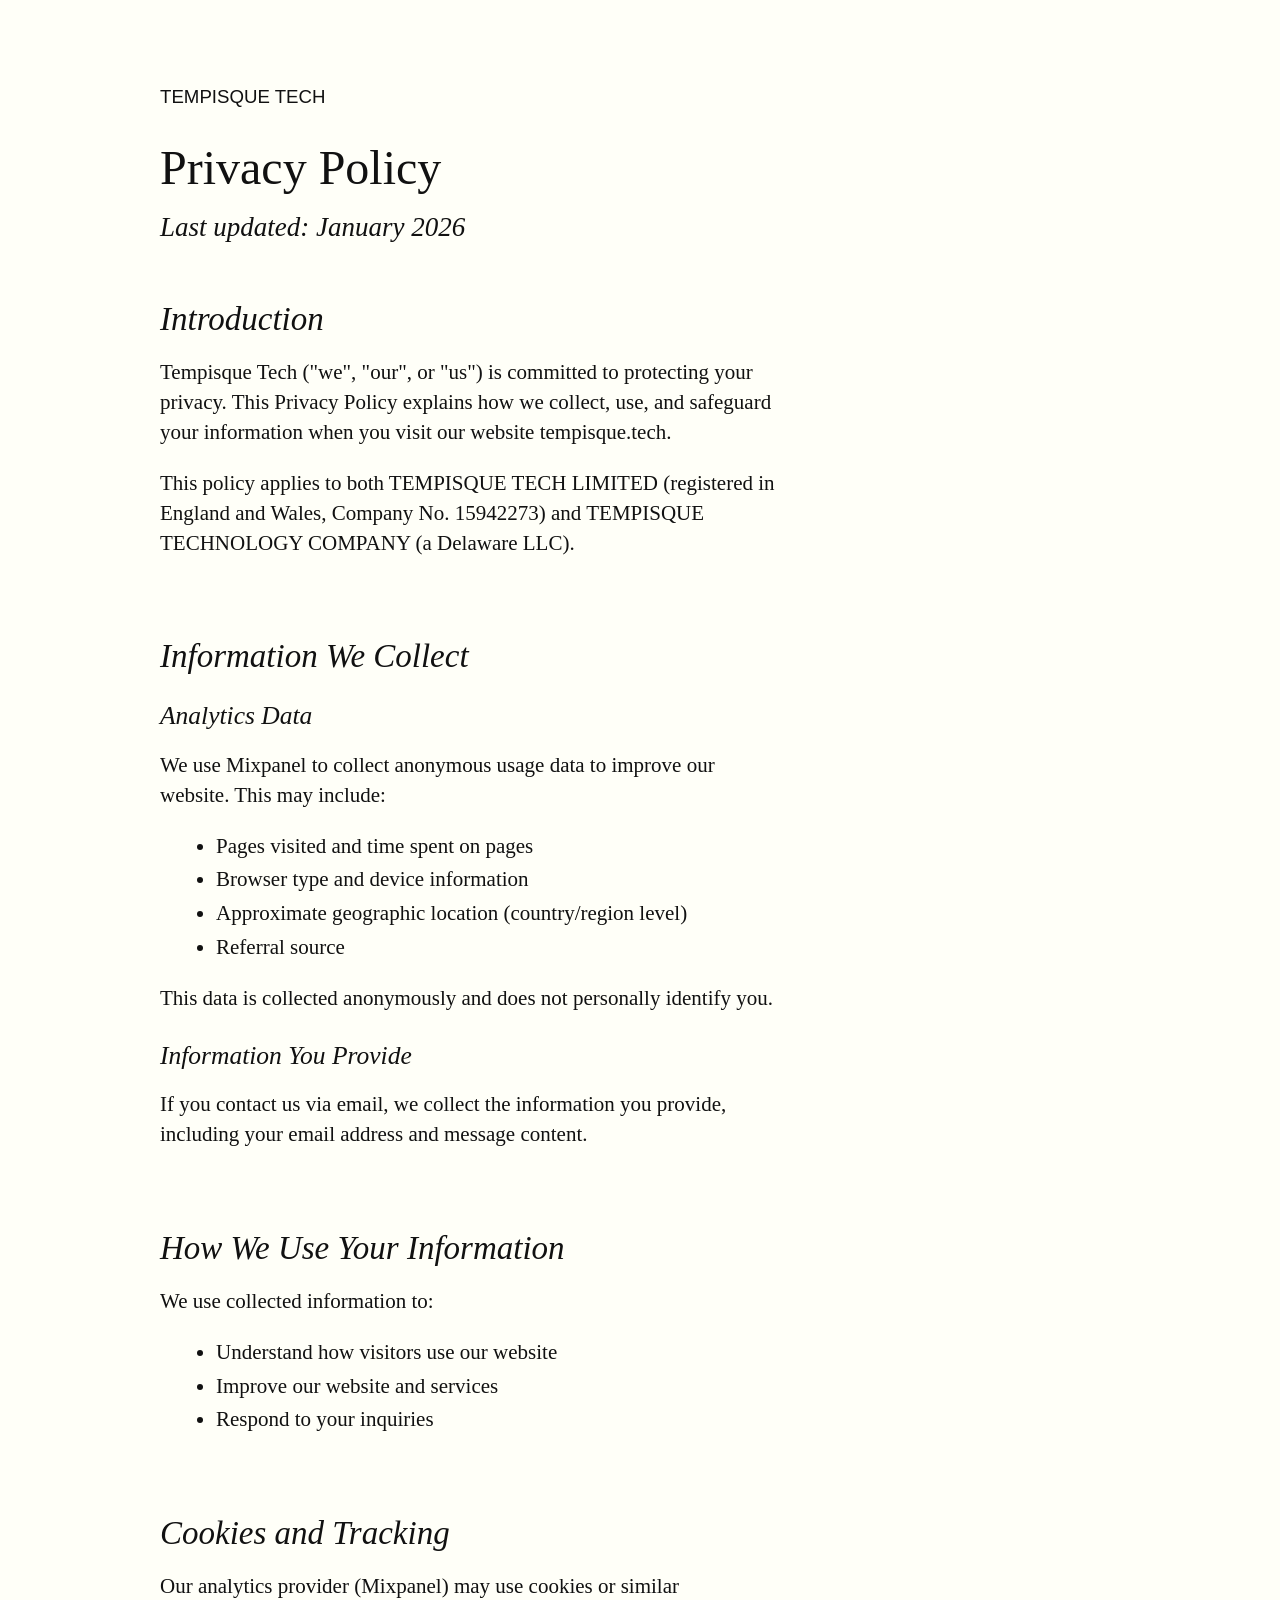
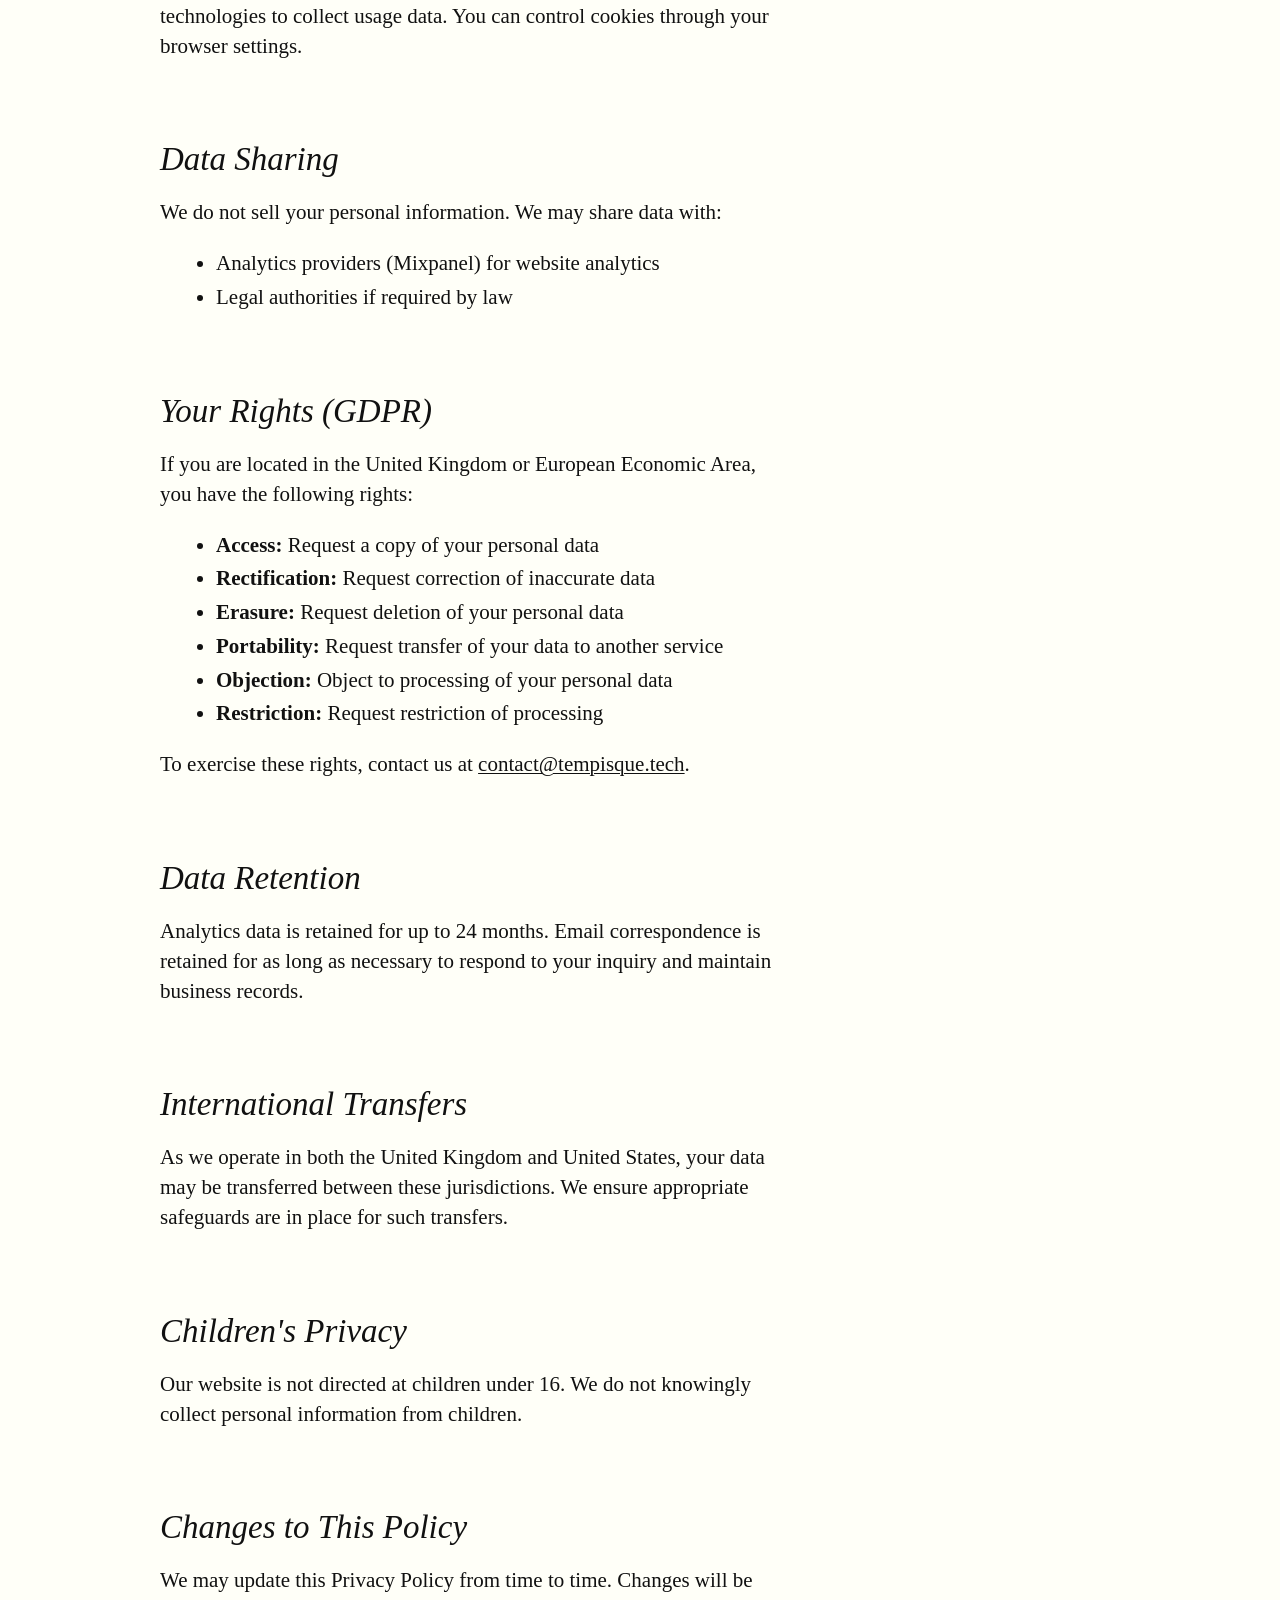
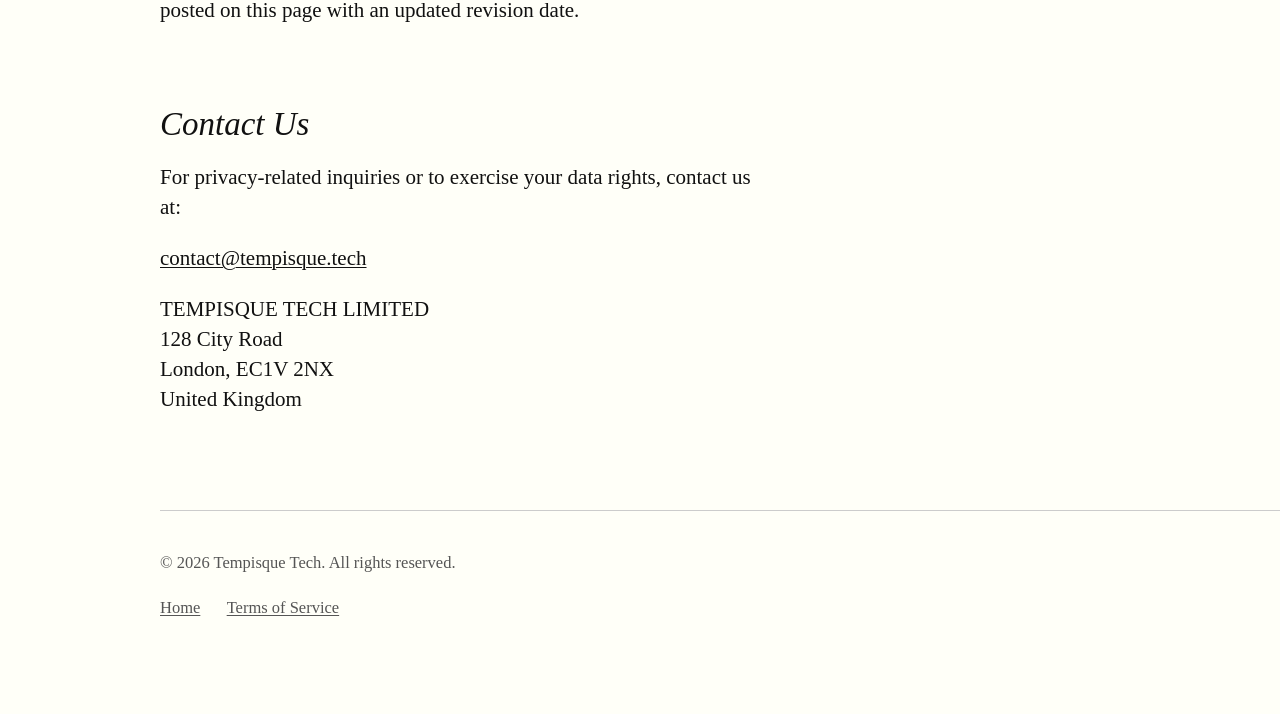
==== privacy.html @ 3a51e899 "Initial site: Tempisque Tech static website - Main page with services, founder info, and locations -" ====
<!DOCTYPE html>
<html lang="en">
<head>
    <meta charset="UTF-8">
    <meta name="viewport" content="width=device-width, initial-scale=1.0">
    <title>Privacy Policy | Tempisque Tech</title>
    <meta name="description" content="Privacy Policy for Tempisque Tech - how we collect, use, and protect your data.">
    <link rel="stylesheet" href="css/tufte.css">
    <link rel="stylesheet" href="css/custom.css">
</head>
<body>
    <article>
        <header>
            <a href="index.html"><img src="images/logo.svg" alt="Tempisque Tech" class="logo"></a>
            <h1>Privacy Policy</h1>
            <p class="subtitle">Last updated: January 2026</p>
        </header>

        <section>
            <h2>Introduction</h2>
            <p>Tempisque Tech ("we", "our", or "us") is committed to protecting your privacy. This Privacy Policy explains how we collect, use, and safeguard your information when you visit our website tempisque.tech.</p>
            <p>This policy applies to both TEMPISQUE TECH LIMITED (registered in England and Wales, Company No. 15942273) and TEMPISQUE TECHNOLOGY COMPANY (a Delaware LLC).</p>
        </section>

        <section>
            <h2>Information We Collect</h2>
            <h3>Analytics Data</h3>
            <p>We use Mixpanel to collect anonymous usage data to improve our website. This may include:</p>
            <ul>
                <li>Pages visited and time spent on pages</li>
                <li>Browser type and device information</li>
                <li>Approximate geographic location (country/region level)</li>
                <li>Referral source</li>
            </ul>
            <p>This data is collected anonymously and does not personally identify you.</p>

            <h3>Information You Provide</h3>
            <p>If you contact us via email, we collect the information you provide, including your email address and message content.</p>
        </section>

        <section>
            <h2>How We Use Your Information</h2>
            <p>We use collected information to:</p>
            <ul>
                <li>Understand how visitors use our website</li>
                <li>Improve our website and services</li>
                <li>Respond to your inquiries</li>
            </ul>
        </section>

        <section>
            <h2>Cookies and Tracking</h2>
            <p>Our analytics provider (Mixpanel) may use cookies or similar technologies to collect usage data. You can control cookies through your browser settings.</p>
        </section>

        <section>
            <h2>Data Sharing</h2>
            <p>We do not sell your personal information. We may share data with:</p>
            <ul>
                <li>Analytics providers (Mixpanel) for website analytics</li>
                <li>Legal authorities if required by law</li>
            </ul>
        </section>

        <section>
            <h2>Your Rights (GDPR)</h2>
            <p>If you are located in the United Kingdom or European Economic Area, you have the following rights:</p>
            <ul>
                <li><strong>Access:</strong> Request a copy of your personal data</li>
                <li><strong>Rectification:</strong> Request correction of inaccurate data</li>
                <li><strong>Erasure:</strong> Request deletion of your personal data</li>
                <li><strong>Portability:</strong> Request transfer of your data to another service</li>
                <li><strong>Objection:</strong> Object to processing of your personal data</li>
                <li><strong>Restriction:</strong> Request restriction of processing</li>
            </ul>
            <p>To exercise these rights, contact us at <a href="mailto:contact@tempisque.tech">contact@tempisque.tech</a>.</p>
        </section>

        <section>
            <h2>Data Retention</h2>
            <p>Analytics data is retained for up to 24 months. Email correspondence is retained for as long as necessary to respond to your inquiry and maintain business records.</p>
        </section>

        <section>
            <h2>International Transfers</h2>
            <p>As we operate in both the United Kingdom and United States, your data may be transferred between these jurisdictions. We ensure appropriate safeguards are in place for such transfers.</p>
        </section>

        <section>
            <h2>Children's Privacy</h2>
            <p>Our website is not directed at children under 16. We do not knowingly collect personal information from children.</p>
        </section>

        <section>
            <h2>Changes to This Policy</h2>
            <p>We may update this Privacy Policy from time to time. Changes will be posted on this page with an updated revision date.</p>
        </section>

        <section>
            <h2>Contact Us</h2>
            <p>For privacy-related inquiries or to exercise your data rights, contact us at:</p>
            <p><a href="mailto:contact@tempisque.tech">contact@tempisque.tech</a></p>
            <p>
                TEMPISQUE TECH LIMITED<br>
                128 City Road<br>
                London, EC1V 2NX<br>
                United Kingdom
            </p>
        </section>

        <footer>
            <p>&copy; 2026 Tempisque Tech. All rights reserved.</p>
            <p class="legal-links">
                <a href="index.html">Home</a>
                <a href="terms.html">Terms of Service</a>
            </p>
        </footer>
    </article>
</body>
</html>
---- css/tufte.css ----
@charset "UTF-8";

/* Tufte CSS styles */
html {
    font-size: 15px;
}

body {
    width: 87.5%;
    margin-left: auto;
    margin-right: auto;
    padding-left: 12.5%;
    font-family: Palatino, "Palatino Linotype", "Palatino LT STD", "Book Antiqua", Georgia, serif;
    background-color: #fffff8;
    color: #111;
    max-width: 1400px;
    counter-reset: sidenote-counter;
}

/* Adds dark mode */
@media (prefers-color-scheme: dark) {
    body {
        background-color: #151515;
        color: #ddd;
    }
}

h1 {
    font-weight: 400;
    margin-top: 4rem;
    margin-bottom: 1.5rem;
    font-size: 3.2rem;
    line-height: 1;
}

h2 {
    font-style: italic;
    font-weight: 400;
    margin-top: 2.1rem;
    margin-bottom: 1.4rem;
    font-size: 2.2rem;
    line-height: 1;
}

h3 {
    font-style: italic;
    font-weight: 400;
    font-size: 1.7rem;
    margin-top: 2rem;
    margin-bottom: 1.4rem;
    line-height: 1;
}

hr {
    display: block;
    height: 1px;
    width: 55%;
    border: 0;
    border-top: 1px solid #ccc;
    margin: 1em 0;
    padding: 0;
}

p.subtitle {
    font-style: italic;
    margin-top: 1rem;
    margin-bottom: 1rem;
    font-size: 1.8rem;
    display: block;
    line-height: 1;
}

.danger {
    color: red;
}

article {
    padding: 5rem 0rem;
}

section {
    padding-top: 1rem;
    padding-bottom: 1rem;
}

p,
dl,
ol,
ul {
    font-size: 1.4rem;
    line-height: 2rem;
}

p {
    margin-top: 1.4rem;
    margin-bottom: 1.4rem;
    padding-right: 0;
    vertical-align: baseline;
}

/* Chapter Epigraphs */
div.epigraph {
    margin: 5em 0;
}

div.epigraph > blockquote {
    margin-top: 3em;
    margin-bottom: 3em;
}

div.epigraph > blockquote,
div.epigraph > blockquote > p {
    font-style: italic;
}

div.epigraph > blockquote > footer {
    font-style: normal;
}

div.epigraph > blockquote > footer > cite {
    font-style: italic;
}
/* end chapter epigraphs styles */

blockquote {
    font-size: 1.4rem;
}

blockquote p {
    width: 55%;
    margin-right: 40px;
}

blockquote footer {
    width: 55%;
    font-size: 1.1rem;
    text-align: right;
}

section > p,
section > footer,
section > table {
    width: 55%;
}

/* 50 + 5 == 55, to be the same width as paragraph */
section > dl,
section > ol,
section > ul {
    width: 50%;
    -webkit-padding-start: 5%;
}

dt:not(:first-child),
li:not(:first-child) {
    margin-top: 0.25rem;
}

figure {
    padding: 0;
    border: 0;
    font-size: 100%;
    font: inherit;
    vertical-align: baseline;
    max-width: 55%;
    -webkit-margin-start: 0;
    -webkit-margin-end: 0;
    margin: 0 0 3em 0;
}

figcaption {
    float: right;
    clear: right;
    margin-top: 0;
    margin-bottom: 0;
    font-size: 1.1rem;
    line-height: 1.6;
    vertical-align: baseline;
    position: relative;
    max-width: 40%;
}

figure.fullwidth figcaption {
    margin-right: 24%;
}

a:link,
a:visited {
    color: inherit;
    text-underline-offset: 0.1em;
    text-decoration-thickness: 0.05em;
}

/* Sidenotes, margin notes, figures, captions */
img {
    max-width: 100%;
}

.sidenote,
.marginnote {
    float: right;
    clear: right;
    margin-right: -60%;
    width: 50%;
    margin-top: 0.3rem;
    margin-bottom: 0;
    font-size: 1.1rem;
    line-height: 1.3;
    vertical-align: baseline;
    position: relative;
}

.sidenote-number {
    counter-increment: sidenote-counter;
}

.sidenote-number:after,
.sidenote:before {
    position: relative;
    vertical-align: baseline;
}

.sidenote-number:after {
    content: counter(sidenote-counter);
    font-size: 1rem;
    top: -0.5rem;
    left: 0.1rem;
}

.sidenote:before {
    content: counter(sidenote-counter) " ";
    font-size: 1rem;
    top: -0.5rem;
}

blockquote .sidenote,
blockquote .marginnote {
    margin-right: -82%;
    min-width: 59%;
    text-align: left;
}

div.fullwidth,
table.fullwidth {
    width: 100%;
}

div.table-wrapper {
    overflow-x: auto;
    font-family: "Trebuchet MS", "Gill Sans", "Gill Sans MT", sans-serif;
}

.sans {
    font-family: "Gill Sans", "Gill Sans MT", Calibri, sans-serif;
    letter-spacing: .03em;
}

code, pre > code {
    font-family: Consolas, "Liberation Mono", Menlo, Courier, monospace;
    font-size: 1.0rem;
    line-height: 1.42;
    -webkit-text-size-adjust: 100%;
}

.sans > code {
    font-size: 1.2rem;
}

h1 > code,
h2 > code,
h3 > code {
    font-size: 0.80em;
}

.marginnote > code,
.sidenote > code {
    font-size: 1rem;
}

pre > code {
    font-size: 0.9rem;
    width: 52.5%;
    margin-left: 2.5%;
    overflow-x: auto;
    display: block;
}

pre.fullwidth > code {
    width: 90%;
}

.fullwidth {
    max-width: 90%;
    clear:both;
}

span.newthought {
    font-variant: small-caps;
    font-size: 1.2em;
}

input.margin-toggle {
    display: none;
}

label.sidenote-number {
    display: inline-block;
    max-height: 2rem;
}

label.margin-toggle:not(.sidenote-number) {
    display: none;
}

.iframe-wrapper {
    position: relative;
    padding-bottom: 56.25%;
    padding-top: 25px;
    height: 0;
}

.iframe-wrapper iframe {
    position: absolute;
    top: 0;
    left: 0;
    width: 100%;
    height: 100%;
}

@media (max-width: 760px) {
    body {
        width: 84%;
        padding-left: 8%;
        padding-right: 8%;
    }

    hr,
    section > p,
    section > footer,
    section > table {
        width: 100%;
    }

    pre > code {
        width: 97%;
    }

    section > dl,
    section > ol,
    section > ul {
        width: 90%;
    }

    figure {
        max-width: 90%;
    }

    figcaption,
    figure.fullwidth figcaption {
        margin-right: 0%;
        max-width: none;
    }

    blockquote {
        margin-left: 1.5em;
        margin-right: 0em;
    }

    blockquote p,
    blockquote footer {
        width: 100%;
    }

    label.margin-toggle:not(.sidenote-number) {
        display: inline;
    }

    .sidenote,
    .marginnote {
        display: none;
    }

    .margin-toggle:checked + .sidenote,
    .margin-toggle:checked + .marginnote {
        display: block;
        float: left;
        left: 1rem;
        clear: both;
        width: 95%;
        margin: 1rem 2.5%;
        vertical-align: baseline;
        position: relative;
    }

    label {
        cursor: pointer;
    }

    div.table-wrapper,
    table {
        width: 85%;
    }

    img {
        width: 100%;
    }
}
---- css/custom.css ----
/* Custom styles for Tempisque Tech */

/* Logo */
.logo {
    max-width: 200px;
    height: auto;
    margin-bottom: 1rem;
}

@media (prefers-color-scheme: dark) {
    .logo {
        filter: invert(1);
    }
}

/* Header adjustments */
header h1 {
    margin-top: 1rem;
}

/* Two-column address layout */
.addresses {
    display: grid;
    grid-template-columns: 1fr 1fr;
    gap: 2rem;
    width: 80%;
    margin-top: 1.4rem;
}

.address {
    font-size: 1.4rem;
    line-height: 1.8rem;
}

.address h3 {
    font-style: normal;
    font-size: 1.4rem;
    margin-top: 0;
    margin-bottom: 0.5rem;
    font-weight: 600;
}

@media (max-width: 760px) {
    .addresses {
        grid-template-columns: 1fr;
        width: 100%;
    }
}

/* Social/profile links */
.profile-links {
    display: flex;
    flex-wrap: wrap;
    gap: 1.5rem;
    margin-top: 1rem;
    font-size: 1.4rem;
}

.profile-links a {
    text-decoration: underline;
}

@media (max-width: 760px) {
    .profile-links {
        flex-direction: column;
        gap: 0.75rem;
    }
}

/* Footer */
footer {
    margin-top: 4rem;
    padding-top: 2rem;
    border-top: 1px solid #ccc;
    font-size: 1.1rem;
    line-height: 1.8;
    color: #555;
}

@media (prefers-color-scheme: dark) {
    footer {
        border-top-color: #444;
        color: #999;
    }
}

footer p {
    font-size: 1.1rem;
    margin-top: 0.5rem;
    margin-bottom: 0.5rem;
}

.legal-links {
    margin-top: 1rem;
}

.legal-links a {
    margin-right: 1.5rem;
}

/* Contact email */
.contact-email {
    font-size: 1.4rem;
}
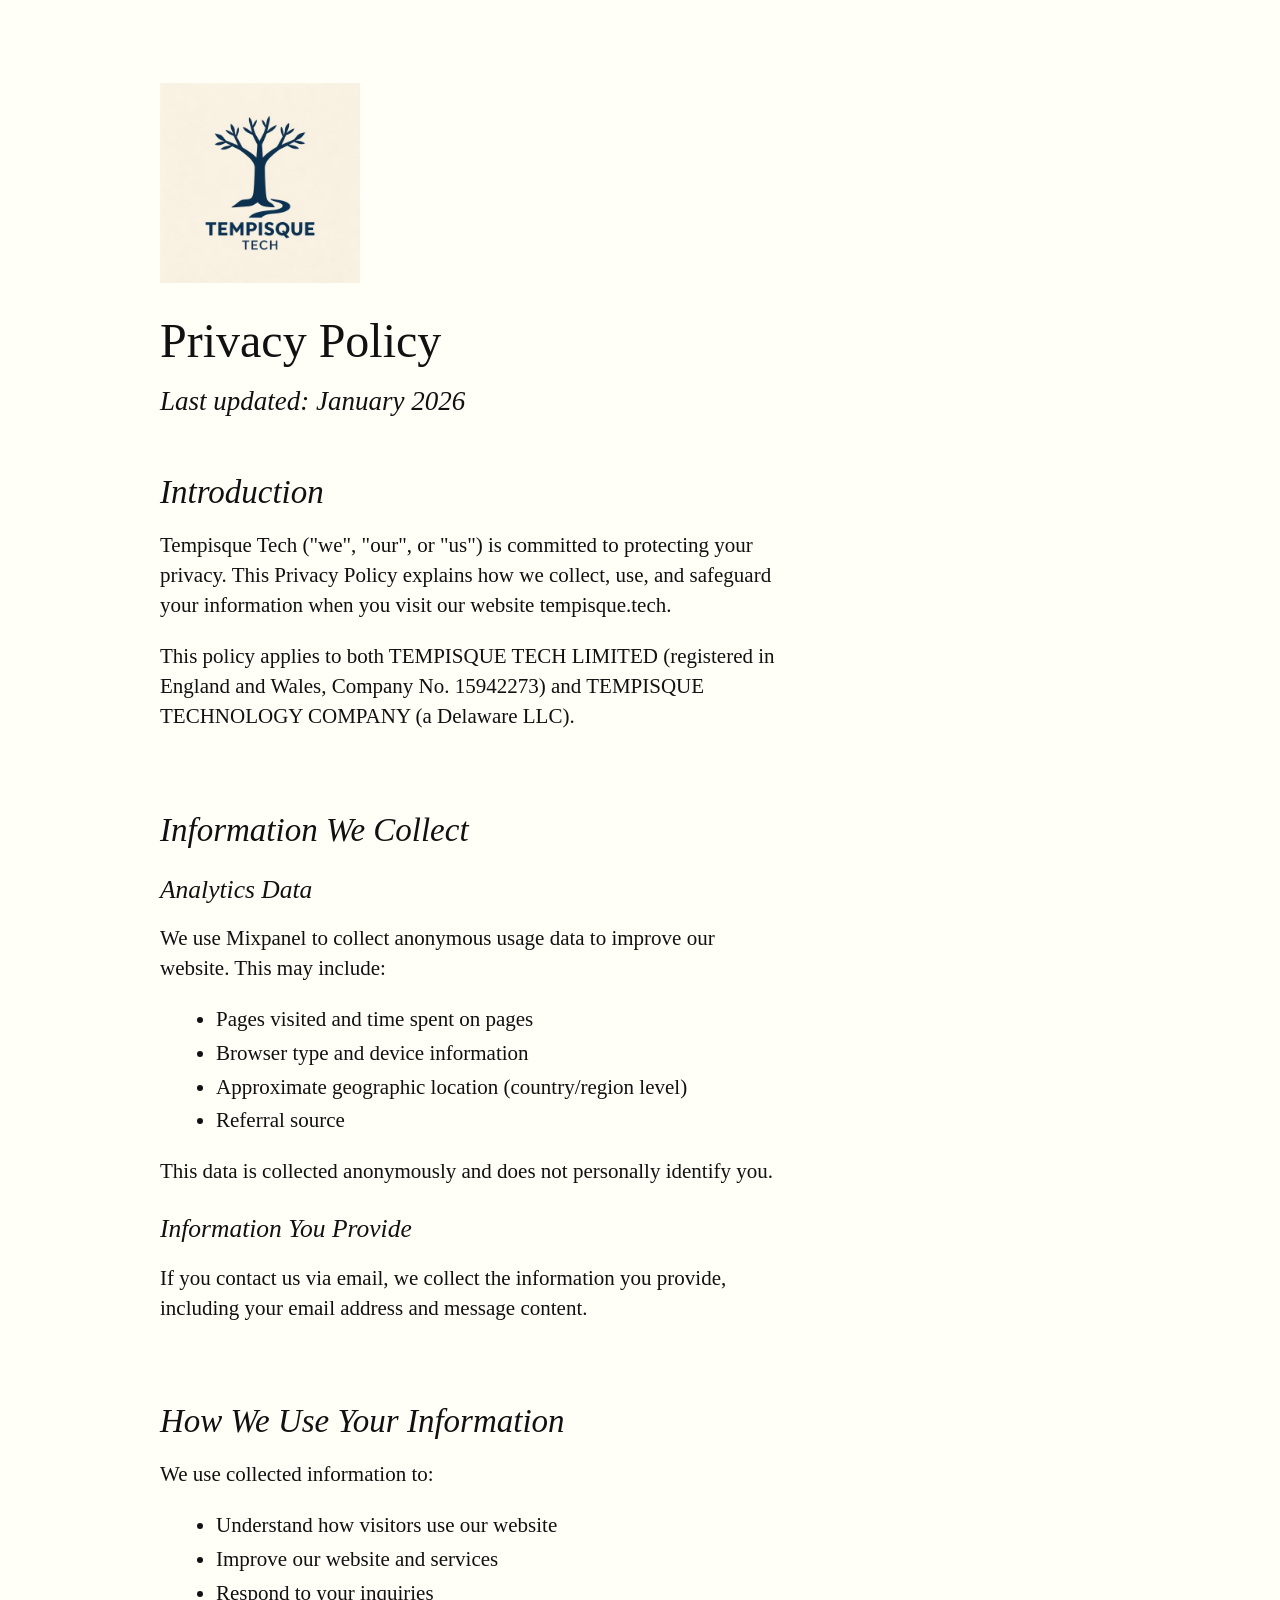
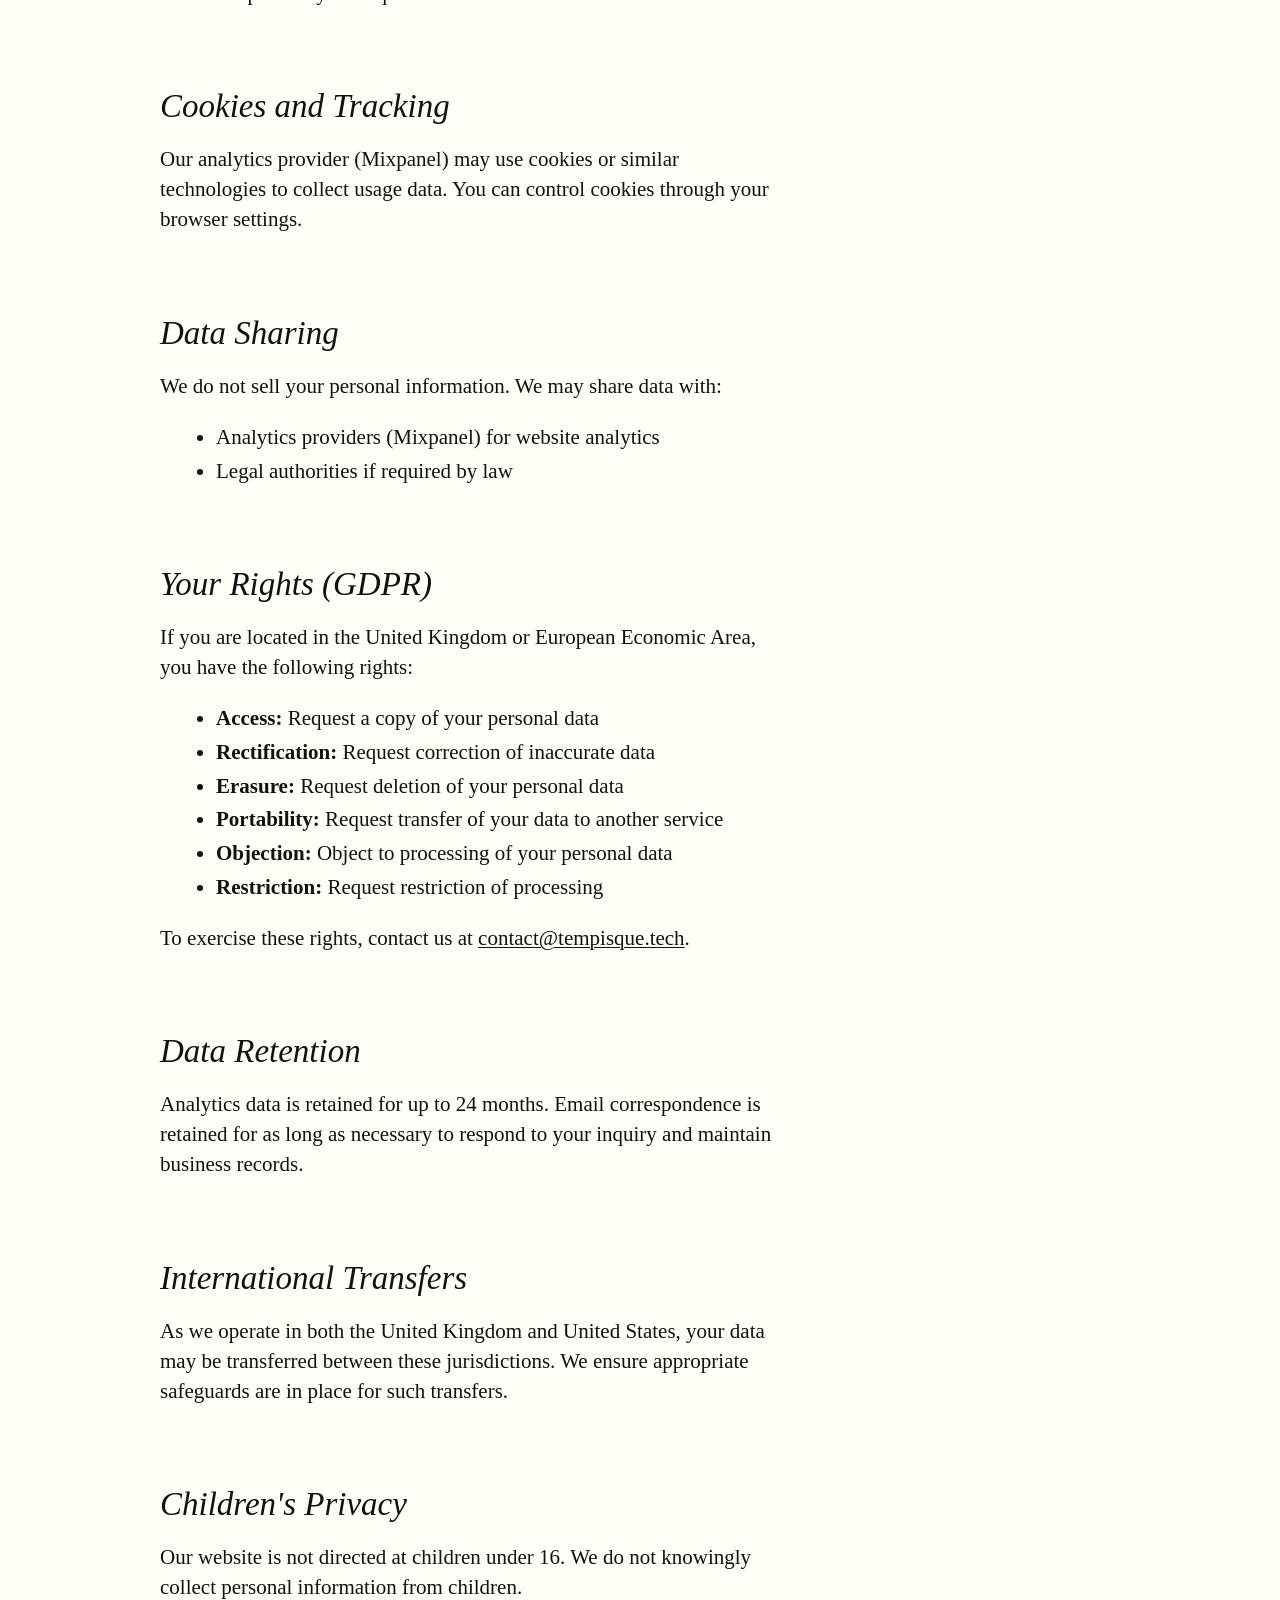
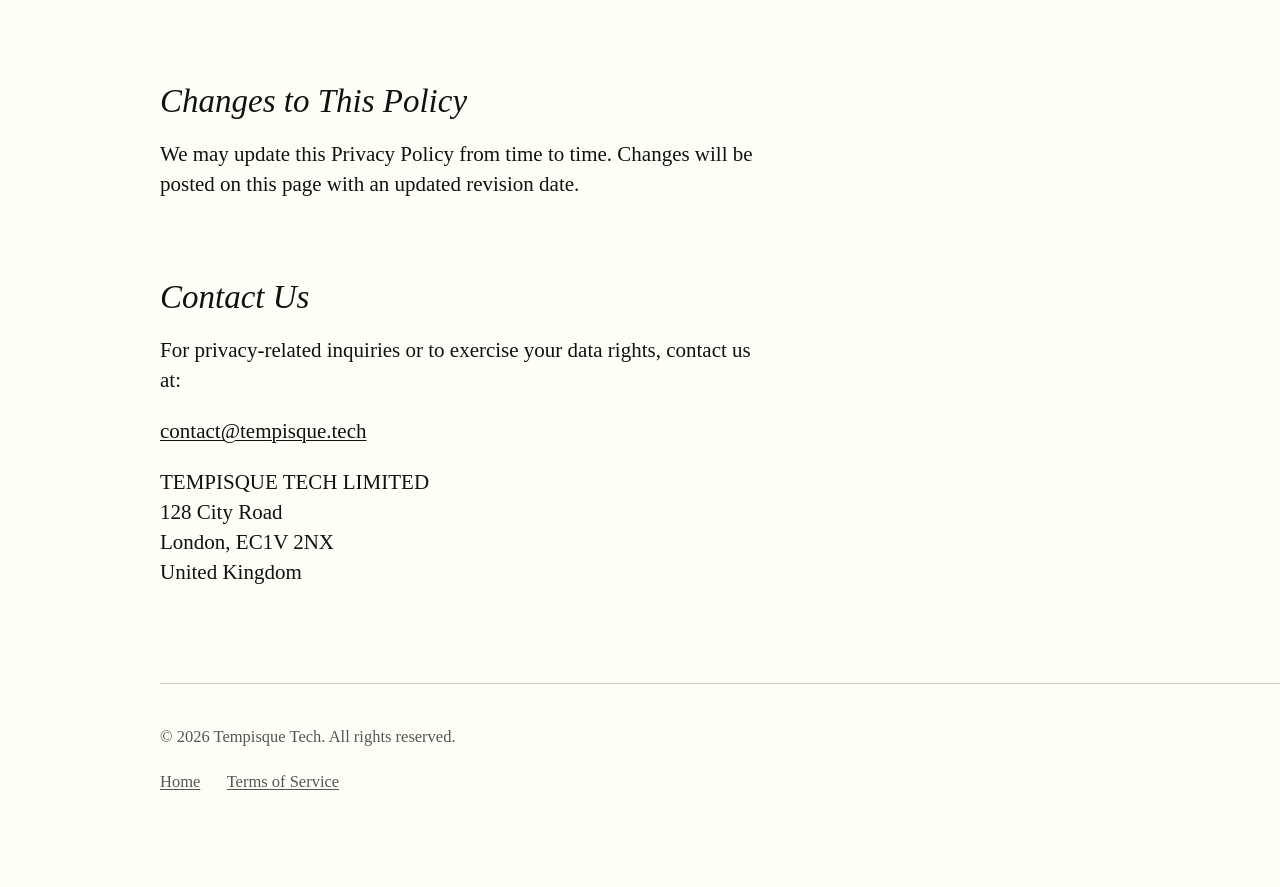
==== commit ec03c36e: "Replace logo with tempisque_tech_logo.jpeg across all pages - Update logo src in index.html, privacy" ====
--- a/privacy.html
+++ b/privacy.html
@@ -1,120 +1,305 @@
-<!DOCTYPE html>
+<!doctype html>
 <html lang="en">
-<head>
-    <meta charset="UTF-8">
-    <meta name="viewport" content="width=device-width, initial-scale=1.0">
-    <title>Privacy Policy | Tempisque Tech</title>
-    <meta name="description" content="Privacy Policy for Tempisque Tech - how we collect, use, and protect your data.">
-    <link rel="stylesheet" href="css/tufte.css">
-    <link rel="stylesheet" href="css/custom.css">
-</head>
-<body>
-    <article>
-        <header>
-            <a href="index.html"><img src="images/logo.svg" alt="Tempisque Tech" class="logo"></a>
-            <h1>Privacy Policy</h1>
-            <p class="subtitle">Last updated: January 2026</p>
-        </header>
-
-        <section>
-            <h2>Introduction</h2>
-            <p>Tempisque Tech ("we", "our", or "us") is committed to protecting your privacy. This Privacy Policy explains how we collect, use, and safeguard your information when you visit our website tempisque.tech.</p>
-            <p>This policy applies to both TEMPISQUE TECH LIMITED (registered in England and Wales, Company No. 15942273) and TEMPISQUE TECHNOLOGY COMPANY (a Delaware LLC).</p>
-        </section>
-
-        <section>
-            <h2>Information We Collect</h2>
-            <h3>Analytics Data</h3>
-            <p>We use Mixpanel to collect anonymous usage data to improve our website. This may include:</p>
-            <ul>
-                <li>Pages visited and time spent on pages</li>
-                <li>Browser type and device information</li>
-                <li>Approximate geographic location (country/region level)</li>
-                <li>Referral source</li>
-            </ul>
-            <p>This data is collected anonymously and does not personally identify you.</p>
-
-            <h3>Information You Provide</h3>
-            <p>If you contact us via email, we collect the information you provide, including your email address and message content.</p>
-        </section>
-
-        <section>
-            <h2>How We Use Your Information</h2>
-            <p>We use collected information to:</p>
-            <ul>
-                <li>Understand how visitors use our website</li>
-                <li>Improve our website and services</li>
-                <li>Respond to your inquiries</li>
-            </ul>
-        </section>
-
-        <section>
-            <h2>Cookies and Tracking</h2>
-            <p>Our analytics provider (Mixpanel) may use cookies or similar technologies to collect usage data. You can control cookies through your browser settings.</p>
-        </section>
-
-        <section>
-            <h2>Data Sharing</h2>
-            <p>We do not sell your personal information. We may share data with:</p>
-            <ul>
-                <li>Analytics providers (Mixpanel) for website analytics</li>
-                <li>Legal authorities if required by law</li>
-            </ul>
-        </section>
-
-        <section>
-            <h2>Your Rights (GDPR)</h2>
-            <p>If you are located in the United Kingdom or European Economic Area, you have the following rights:</p>
-            <ul>
-                <li><strong>Access:</strong> Request a copy of your personal data</li>
-                <li><strong>Rectification:</strong> Request correction of inaccurate data</li>
-                <li><strong>Erasure:</strong> Request deletion of your personal data</li>
-                <li><strong>Portability:</strong> Request transfer of your data to another service</li>
-                <li><strong>Objection:</strong> Object to processing of your personal data</li>
-                <li><strong>Restriction:</strong> Request restriction of processing</li>
-            </ul>
-            <p>To exercise these rights, contact us at <a href="mailto:contact@tempisque.tech">contact@tempisque.tech</a>.</p>
-        </section>
-
-        <section>
-            <h2>Data Retention</h2>
-            <p>Analytics data is retained for up to 24 months. Email correspondence is retained for as long as necessary to respond to your inquiry and maintain business records.</p>
-        </section>
-
-        <section>
-            <h2>International Transfers</h2>
-            <p>As we operate in both the United Kingdom and United States, your data may be transferred between these jurisdictions. We ensure appropriate safeguards are in place for such transfers.</p>
-        </section>
-
-        <section>
-            <h2>Children's Privacy</h2>
-            <p>Our website is not directed at children under 16. We do not knowingly collect personal information from children.</p>
-        </section>
-
-        <section>
-            <h2>Changes to This Policy</h2>
-            <p>We may update this Privacy Policy from time to time. Changes will be posted on this page with an updated revision date.</p>
-        </section>
-
-        <section>
-            <h2>Contact Us</h2>
-            <p>For privacy-related inquiries or to exercise your data rights, contact us at:</p>
-            <p><a href="mailto:contact@tempisque.tech">contact@tempisque.tech</a></p>
-            <p>
-                TEMPISQUE TECH LIMITED<br>
-                128 City Road<br>
-                London, EC1V 2NX<br>
-                United Kingdom
-            </p>
-        </section>
-
-        <footer>
-            <p>&copy; 2026 Tempisque Tech. All rights reserved.</p>
-            <p class="legal-links">
-                <a href="index.html">Home</a>
-                <a href="terms.html">Terms of Service</a>
-            </p>
-        </footer>
-    </article>
-</body>
+    <head>
+        <meta charset="UTF-8" />
+        <meta name="viewport" content="width=device-width, initial-scale=1.0" />
+        <title>Privacy Policy | Tempisque Tech</title>
+        <meta
+            name="description"
+            content="Privacy Policy for Tempisque Tech - how we collect, use, and protect your data."
+        />
+        <!-- Mixpanel -->
+        <script type="text/javascript">
+            (function (e, c) {
+                if (!c.__SV) {
+                    var l, h;
+                    window.mixpanel = c;
+                    c._i = [];
+                    c.init = function (q, r, f) {
+                        function t(d, a) {
+                            var g = a.split(".");
+                            2 == g.length && ((d = d[g[0]]), (a = g[1]));
+                            d[a] = function () {
+                                d.push(
+                                    [a].concat(
+                                        Array.prototype.slice.call(
+                                            arguments,
+                                            0,
+                                        ),
+                                    ),
+                                );
+                            };
+                        }
+                        var b = c;
+                        "undefined" !== typeof f
+                            ? (b = c[f] = [])
+                            : (f = "mixpanel");
+                        b.people = b.people || [];
+                        b.toString = function (d) {
+                            var a = "mixpanel";
+                            "mixpanel" !== f && (a += "." + f);
+                            d || (a += " (stub)");
+                            return a;
+                        };
+                        b.people.toString = function () {
+                            return b.toString(1) + ".people (stub)";
+                        };
+                        l =
+                            "disable time_event track track_pageview track_links track_forms track_with_groups add_group set_group remove_group register register_once alias unregister identify name_tag set_config reset opt_in_tracking opt_out_tracking has_opted_in_tracking has_opted_out_tracking clear_opt_in_out_tracking start_batch_senders start_session_recording stop_session_recording people.set people.set_once people.unset people.increment people.append people.union people.track_charge people.clear_charges people.delete_user people.remove".split(
+                                " ",
+                            );
+                        for (h = 0; h < l.length; h++) t(b, l[h]);
+                        var n = "set set_once union unset remove delete".split(
+                            " ",
+                        );
+                        b.get_group = function () {
+                            function d(p) {
+                                a[p] = function () {
+                                    b.push([
+                                        g,
+                                        [p].concat(
+                                            Array.prototype.slice.call(
+                                                arguments,
+                                                0,
+                                            ),
+                                        ),
+                                    ]);
+                                };
+                            }
+                            for (
+                                var a = {},
+                                    g = ["get_group"].concat(
+                                        Array.prototype.slice.call(
+                                            arguments,
+                                            0,
+                                        ),
+                                    ),
+                                    m = 0;
+                                m < n.length;
+                                m++
+                            )
+                                d(n[m]);
+                            return a;
+                        };
+                        c._i.push([q, r, f]);
+                    };
+                    c.__SV = 1.2;
+                    var k = e.createElement("script");
+                    k.type = "text/javascript";
+                    k.async = !0;
+                    k.src =
+                        "undefined" !== typeof MIXPANEL_CUSTOM_LIB_URL
+                            ? MIXPANEL_CUSTOM_LIB_URL
+                            : "file:" === e.location.protocol &&
+                                "//cdn.mxpnl.com/libs/mixpanel-2-latest.min.js".match(
+                                    /^\/\//,
+                                )
+                              ? "https://cdn.mxpnl.com/libs/mixpanel-2-latest.min.js"
+                              : "//cdn.mxpnl.com/libs/mixpanel-2-latest.min.js";
+                    e = e.getElementsByTagName("script")[0];
+                    e.parentNode.insertBefore(k, e);
+                }
+            })(document, window.mixpanel || []);
+
+            mixpanel.init("7dad878a01f10ee891e561cc780f1b2f", {
+                autocapture: true,
+                record_sessions_percent: 100,
+                ignore_dnt: true,
+            });
+        </script>
+
+        <link rel="stylesheet" href="css/tufte.css" />
+        <link rel="stylesheet" href="css/custom.css" />
+    </head>
+    <body>
+        <article>
+            <header>
+                <a href="index.html"
+                    ><img
+                        src="images/tempisque_tech_logo.jpeg"
+                        alt="Tempisque Tech"
+                        class="logo"
+                /></a>
+                <h1>Privacy Policy</h1>
+                <p class="subtitle">Last updated: January 2026</p>
+            </header>
+
+            <section>
+                <h2>Introduction</h2>
+                <p>
+                    Tempisque Tech ("we", "our", or "us") is committed to
+                    protecting your privacy. This Privacy Policy explains how we
+                    collect, use, and safeguard your information when you visit
+                    our website tempisque.tech.
+                </p>
+                <p>
+                    This policy applies to both TEMPISQUE TECH LIMITED
+                    (registered in England and Wales, Company No. 15942273) and
+                    TEMPISQUE TECHNOLOGY COMPANY (a Delaware LLC).
+                </p>
+            </section>
+
+            <section>
+                <h2>Information We Collect</h2>
+                <h3>Analytics Data</h3>
+                <p>
+                    We use Mixpanel to collect anonymous usage data to improve
+                    our website. This may include:
+                </p>
+                <ul>
+                    <li>Pages visited and time spent on pages</li>
+                    <li>Browser type and device information</li>
+                    <li>
+                        Approximate geographic location (country/region level)
+                    </li>
+                    <li>Referral source</li>
+                </ul>
+                <p>
+                    This data is collected anonymously and does not personally
+                    identify you.
+                </p>
+
+                <h3>Information You Provide</h3>
+                <p>
+                    If you contact us via email, we collect the information you
+                    provide, including your email address and message content.
+                </p>
+            </section>
+
+            <section>
+                <h2>How We Use Your Information</h2>
+                <p>We use collected information to:</p>
+                <ul>
+                    <li>Understand how visitors use our website</li>
+                    <li>Improve our website and services</li>
+                    <li>Respond to your inquiries</li>
+                </ul>
+            </section>
+
+            <section>
+                <h2>Cookies and Tracking</h2>
+                <p>
+                    Our analytics provider (Mixpanel) may use cookies or similar
+                    technologies to collect usage data. You can control cookies
+                    through your browser settings.
+                </p>
+            </section>
+
+            <section>
+                <h2>Data Sharing</h2>
+                <p>
+                    We do not sell your personal information. We may share data
+                    with:
+                </p>
+                <ul>
+                    <li>
+                        Analytics providers (Mixpanel) for website analytics
+                    </li>
+                    <li>Legal authorities if required by law</li>
+                </ul>
+            </section>
+
+            <section>
+                <h2>Your Rights (GDPR)</h2>
+                <p>
+                    If you are located in the United Kingdom or European
+                    Economic Area, you have the following rights:
+                </p>
+                <ul>
+                    <li>
+                        <strong>Access:</strong> Request a copy of your personal
+                        data
+                    </li>
+                    <li>
+                        <strong>Rectification:</strong> Request correction of
+                        inaccurate data
+                    </li>
+                    <li>
+                        <strong>Erasure:</strong> Request deletion of your
+                        personal data
+                    </li>
+                    <li>
+                        <strong>Portability:</strong> Request transfer of your
+                        data to another service
+                    </li>
+                    <li>
+                        <strong>Objection:</strong> Object to processing of your
+                        personal data
+                    </li>
+                    <li>
+                        <strong>Restriction:</strong> Request restriction of
+                        processing
+                    </li>
+                </ul>
+                <p>
+                    To exercise these rights, contact us at
+                    <a href="mailto:contact@tempisque.tech"
+                        >contact@tempisque.tech</a
+                    >.
+                </p>
+            </section>
+
+            <section>
+                <h2>Data Retention</h2>
+                <p>
+                    Analytics data is retained for up to 24 months. Email
+                    correspondence is retained for as long as necessary to
+                    respond to your inquiry and maintain business records.
+                </p>
+            </section>
+
+            <section>
+                <h2>International Transfers</h2>
+                <p>
+                    As we operate in both the United Kingdom and United States,
+                    your data may be transferred between these jurisdictions. We
+                    ensure appropriate safeguards are in place for such
+                    transfers.
+                </p>
+            </section>
+
+            <section>
+                <h2>Children's Privacy</h2>
+                <p>
+                    Our website is not directed at children under 16. We do not
+                    knowingly collect personal information from children.
+                </p>
+            </section>
+
+            <section>
+                <h2>Changes to This Policy</h2>
+                <p>
+                    We may update this Privacy Policy from time to time. Changes
+                    will be posted on this page with an updated revision date.
+                </p>
+            </section>
+
+            <section>
+                <h2>Contact Us</h2>
+                <p>
+                    For privacy-related inquiries or to exercise your data
+                    rights, contact us at:
+                </p>
+                <p>
+                    <a href="mailto:contact@tempisque.tech"
+                        >contact@tempisque.tech</a
+                    >
+                </p>
+                <p>
+                    TEMPISQUE TECH LIMITED<br />
+                    128 City Road<br />
+                    London, EC1V 2NX<br />
+                    United Kingdom
+                </p>
+            </section>
+
+            <footer>
+                <p>&copy; 2026 Tempisque Tech. All rights reserved.</p>
+                <p class="legal-links">
+                    <a href="index.html">Home</a>
+                    <a href="terms.html">Terms of Service</a>
+                </p>
+            </footer>
+        </article>
+    </body>
 </html>
--- a/css/custom.css
+++ b/css/custom.css
@@ -5,12 +5,6 @@
     max-width: 200px;
     height: auto;
     margin-bottom: 1rem;
-}
-
-@media (prefers-color-scheme: dark) {
-    .logo {
-        filter: invert(1);
-    }
 }
 
 /* Header adjustments */
